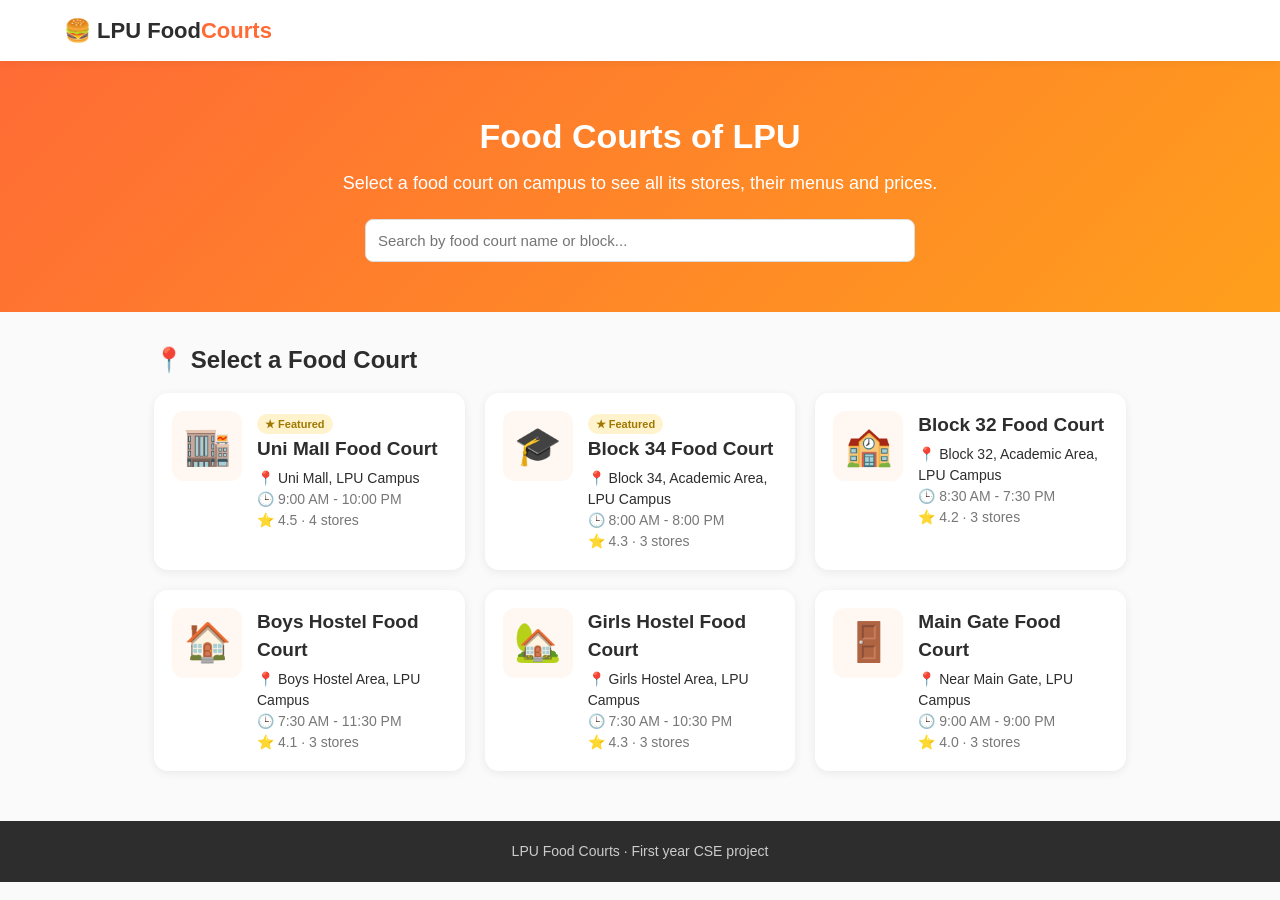
==== index.html @ 3aa12fda "Initial commit: Menu Manager" ====
<!DOCTYPE html>
<html lang="en">
<head>
  <meta charset="UTF-8">
  <meta name="viewport" content="width=device-width, initial-scale=1.0">
  <title>LPU Food Courts - Menu Manager</title>
  <link rel="stylesheet" href="css/style.css">
</head>
<body>

  <!-- ===== Navigation Bar ===== -->
  <nav class="navbar">
    <a href="index.html" class="logo">🍔 LPU Food<span>Courts</span></a>
  </nav>

  <!-- ===== Top Banner ===== -->
  <header class="hero">
    <h1>Food Courts of LPU</h1>
    <p>Select a food court on campus to see all its stores, their menus and prices.</p>
    <input type="text" id="searchBox" placeholder="Search by food court name or block..." onkeyup="showFoodCourts()">
  </header>

  <!-- ===== Food Courts List ===== -->
  <section class="section">
    <h2 class="section-title">📍 Select a Food Court</h2>
    <div class="court-grid" id="courtList">
      <!-- food court cards are added here by JavaScript -->
    </div>
  </section>

  <footer class="footer">
    <p>LPU Food Courts · First year CSE project</p>
  </footer>

  <script src="js/data.js"></script>
  <script src="js/home.js"></script>
</body>
</html>
---- css/style.css ----
/* =====================================================
   style.css - styles for both pages
   ===================================================== */

/* ---------- Colours (change these to re-theme the site) ---------- */
:root {
  --primary: #ff6b35;
  --dark: #2d2d2d;
  --grey: #777777;
  --light: #fff7f2;
  --border: #eeeeee;
  --white: #ffffff;
  --green: #1a9c4a;
  --red: #d63031;
}

* {
  margin: 0;
  padding: 0;
  box-sizing: border-box;
}

body {
  font-family: "Segoe UI", Arial, sans-serif;
  background: #fafafa;
  color: var(--dark);
  line-height: 1.5;
}

a {
  color: var(--primary);
  text-decoration: none;
}

.muted { color: var(--grey); }

/* ---------- Navbar ---------- */
.navbar {
  padding: 14px 5%;
  background: var(--white);
  box-shadow: 0 2px 8px rgba(0, 0, 0, 0.06);
  position: sticky;
  top: 0;
  z-index: 10;
}

.logo {
  font-size: 22px;
  font-weight: 800;
  color: var(--dark);
}
.logo span { color: var(--primary); }

/* ---------- Top banner (home page) ---------- */
.hero {
  background: linear-gradient(135deg, #ff6b35, #ff9f1c);
  color: var(--white);
  text-align: center;
  padding: 50px 5%;
}
.hero h1 { font-size: 34px; margin-bottom: 8px; }
.hero p { font-size: 18px; }

.hero input {
  max-width: 550px;
  margin-top: 22px;
}

/* ---------- Search boxes and dropdowns ---------- */
input[type="text"], select {
  width: 100%;
  padding: 12px;
  border: 1px solid #dddddd;
  border-radius: 8px;
  font-size: 15px;
  font-family: inherit;
  background: var(--white);
}
input[type="text"]:focus, select:focus {
  outline: none;
  border-color: var(--primary);
}

/* ---------- Badges ---------- */
.badge {
  display: inline-block;
  font-size: 11px;
  font-weight: 700;
  padding: 2px 8px;
  border-radius: 20px;
  vertical-align: middle;
}
.badge.featured { background: #fff3cd; color: #a07800; }
.badge.best { background: #ffe5dc; color: #e85a26; }

/* ---------- Sections ---------- */
.section {
  padding: 30px 5%;
  max-width: 1100px;
  margin: 0 auto;
}

.section-title {
  font-size: 24px;
  margin-bottom: 15px;
}

.empty {
  text-align: center;
  padding: 40px 10px;
  color: var(--grey);
  grid-column: 1 / -1;
}

/* ---------- Food court cards ---------- */
.court-grid {
  display: grid;
  grid-template-columns: repeat(auto-fill, minmax(300px, 1fr));
  gap: 20px;
}

.court-card {
  display: flex;
  gap: 15px;
  background: var(--white);
  color: var(--dark);
  border-radius: 14px;
  padding: 18px;
  box-shadow: 0 2px 10px rgba(0, 0, 0, 0.07);
  transition: transform 0.2s;
}
.court-card:hover { transform: translateY(-4px); }

.court-icon {
  font-size: 38px;
  background: var(--light);
  border-radius: 12px;
  width: 70px;
  height: 70px;
  min-width: 70px;
  display: flex;
  align-items: center;
  justify-content: center;
}

.court-info h3 { font-size: 19px; margin-bottom: 4px; }
.court-info p { font-size: 14px; }

/* ---------- Food court page header ---------- */
.court-header {
  background: linear-gradient(135deg, #ff6b35, #ff9f1c);
  color: var(--white);
  padding: 30px 5%;
}
.court-header h1 { font-size: 30px; margin: 5px 0; }
.back-link { color: var(--white); font-size: 14px; }

/* ---------- Store links ---------- */
.store-links {
  display: flex;
  flex-wrap: wrap;
  gap: 8px;
  margin-bottom: 20px;
}
.store-links a {
  background: var(--white);
  color: var(--dark);
  border: 1px solid #dddddd;
  border-radius: 20px;
  padding: 6px 14px;
  font-size: 14px;
}
.store-links a:hover { border-color: var(--primary); color: var(--primary); }

/* ---------- Dish search, sort and veg filter ---------- */
.filters {
  display: flex;
  flex-wrap: wrap;
  gap: 10px;
  margin-bottom: 18px;
}
.filters input[type="text"] { flex: 2; min-width: 180px; }
.filters select { flex: 1; min-width: 160px; width: auto; }

.veg-toggle {
  display: flex;
  align-items: center;
  gap: 6px;
  background: var(--white);
  border: 1px solid #dddddd;
  border-radius: 8px;
  padding: 0 14px;
  cursor: pointer;
  white-space: nowrap;
}

/* ---------- Store menu cards ---------- */
.store-card {
  background: var(--white);
  border-radius: 12px;
  padding: 18px;
  margin-bottom: 18px;
  box-shadow: 0 2px 8px rgba(0, 0, 0, 0.05);
  scroll-margin-top: 70px;   /* so the sticky navbar doesn't cover the title */
}

.store-head {
  display: flex;
  justify-content: space-between;
  align-items: flex-start;
  border-bottom: 1px solid var(--border);
  padding-bottom: 10px;
}
.store-head h2 { font-size: 21px; }

.rating {
  background: var(--green);
  color: var(--white);
  font-size: 13px;
  font-weight: 600;
  padding: 2px 8px;
  border-radius: 6px;
  white-space: nowrap;
}

.dish {
  display: flex;
  justify-content: space-between;
  gap: 10px;
  padding: 10px 0;
  border-bottom: 1px solid var(--border);
}
.dish:last-child { border-bottom: none; }
.price { font-weight: 700; white-space: nowrap; }

/* veg / non-veg symbols (like on food packets) */
.veg-dot, .nonveg-dot {
  display: inline-block;
  width: 14px;
  height: 14px;
  border: 2px solid var(--green);
  margin-right: 8px;
  vertical-align: middle;
  position: relative;
}
.veg-dot::after, .nonveg-dot::after {
  content: "";
  position: absolute;
  width: 6px;
  height: 6px;
  border-radius: 50%;
  background: var(--green);
  top: 2px;
  left: 2px;
}
.nonveg-dot { border-color: var(--red); }
.nonveg-dot::after { background: var(--red); }

/* ---------- Footer ---------- */
.footer {
  text-align: center;
  padding: 20px 5%;
  margin-top: 20px;
  background: var(--dark);
  color: #cccccc;
  font-size: 14px;
}

/* ---------- Phones ---------- */
@media (max-width: 600px) {
  .hero { padding: 35px 16px; }
  .hero h1 { font-size: 26px; }
  .hero p { font-size: 16px; }
  .section { padding: 20px 16px; }
  .navbar { padding: 12px 16px; }
  .court-grid { grid-template-columns: 1fr; }
  .court-header { padding: 24px 16px; }
  .court-header h1 { font-size: 24px; }
}
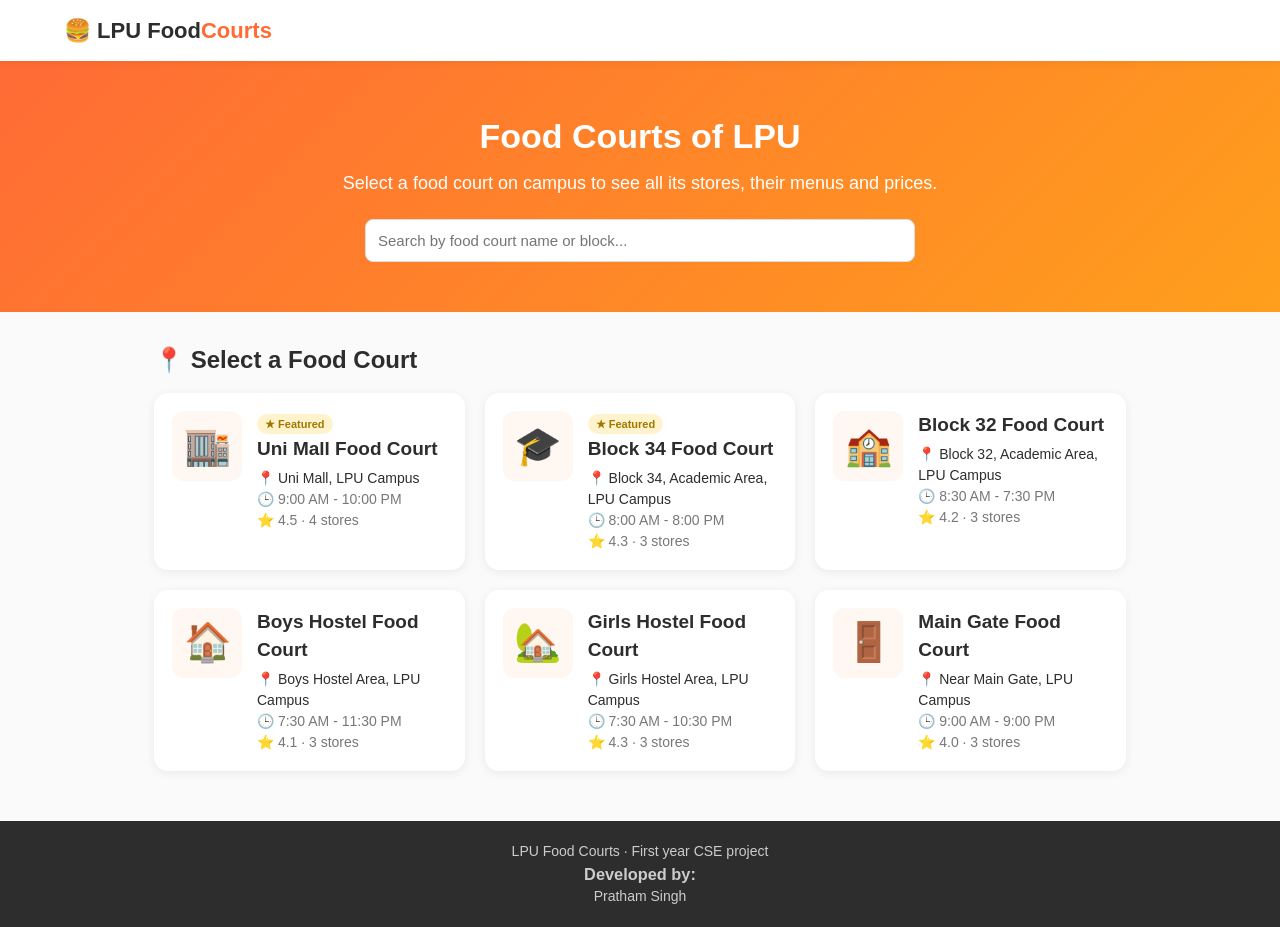
==== commit c1071916: "js to html focus" ====
--- a/index.html
+++ b/index.html
@@ -17,22 +17,88 @@
   <header class="hero">
     <h1>Food Courts of LPU</h1>
     <p>Select a food court on campus to see all its stores, their menus and prices.</p>
-    <input type="text" id="searchBox" placeholder="Search by food court name or block..." onkeyup="showFoodCourts()">
+    <input type="text" id="searchBox" placeholder="Search by food court name or block..." onkeyup="searchCourts()">
   </header>
 
   <!-- ===== Food Courts List ===== -->
   <section class="section">
     <h2 class="section-title">📍 Select a Food Court</h2>
-    <div class="court-grid" id="courtList">
-      <!-- food court cards are added here by JavaScript -->
+    <div class="court-grid">
+
+      <a class="court-card" href="uni-mall.html">
+        <div class="court-icon">🏬</div>
+        <div class="court-info">
+          <span class="badge featured">★ Featured</span>
+          <h3>Uni Mall Food Court</h3>
+          <p>📍 Uni Mall, LPU Campus</p>
+          <p class="muted">🕒 9:00 AM - 10:00 PM</p>
+          <p class="muted">⭐ 4.5 · 4 stores</p>
+        </div>
+      </a>
+
+      <a class="court-card" href="block-34.html">
+        <div class="court-icon">🎓</div>
+        <div class="court-info">
+          <span class="badge featured">★ Featured</span>
+          <h3>Block 34 Food Court</h3>
+          <p>📍 Block 34, Academic Area, LPU Campus</p>
+          <p class="muted">🕒 8:00 AM - 8:00 PM</p>
+          <p class="muted">⭐ 4.3 · 3 stores</p>
+        </div>
+      </a>
+
+      <a class="court-card" href="block-32.html">
+        <div class="court-icon">🏫</div>
+        <div class="court-info">
+          <h3>Block 32 Food Court</h3>
+          <p>📍 Block 32, Academic Area, LPU Campus</p>
+          <p class="muted">🕒 8:30 AM - 7:30 PM</p>
+          <p class="muted">⭐ 4.2 · 3 stores</p>
+        </div>
+      </a>
+
+      <a class="court-card" href="boys-hostel.html">
+        <div class="court-icon">🏠</div>
+        <div class="court-info">
+          <h3>Boys Hostel Food Court</h3>
+          <p>📍 Boys Hostel Area, LPU Campus</p>
+          <p class="muted">🕒 7:30 AM - 11:30 PM</p>
+          <p class="muted">⭐ 4.1 · 3 stores</p>
+        </div>
+      </a>
+
+      <a class="court-card" href="girls-hostel.html">
+        <div class="court-icon">🏡</div>
+        <div class="court-info">
+          <h3>Girls Hostel Food Court</h3>
+          <p>📍 Girls Hostel Area, LPU Campus</p>
+          <p class="muted">🕒 7:30 AM - 10:30 PM</p>
+          <p class="muted">⭐ 4.3 · 3 stores</p>
+        </div>
+      </a>
+
+      <a class="court-card" href="main-gate.html">
+        <div class="court-icon">🚪</div>
+        <div class="court-info">
+          <h3>Main Gate Food Court</h3>
+          <p>📍 Near Main Gate, LPU Campus</p>
+          <p class="muted">🕒 9:00 AM - 9:00 PM</p>
+          <p class="muted">⭐ 4.0 · 3 stores</p>
+        </div>
+      </a>
+
+      <p class="empty" id="noResult" hidden>No food court found.</p>
     </div>
   </section>
 
   <footer class="footer">
     <p>LPU Food Courts · First year CSE project</p>
+    <h3>Developed by:</h3>
+    <ul>
+      <li>Pratham Singh</li>
+    </ul>
   </footer>
 
-  <script src="js/data.js"></script>
-  <script src="js/home.js"></script>
+  <script src="js/script.js"></script>
 </body>
 </html>
--- a/css/style.css
+++ b/css/style.css
@@ -34,6 +34,9 @@
 
 .muted { color: var(--grey); }
 
+/* anything with the "hidden" attribute (set by the search) disappears */
+[hidden] { display: none !important; }
+
 /* ---------- Navbar ---------- */
 .navbar {
   padding: 14px 5%;
@@ -208,10 +211,16 @@
   display: flex;
   justify-content: space-between;
   align-items: flex-start;
-  border-bottom: 1px solid var(--border);
   padding-bottom: 10px;
 }
 .store-head h2 { font-size: 21px; }
+
+/* the list of dishes in a store */
+.dishes {
+  list-style: none;
+  display: flex;
+  flex-direction: column;
+}
 
 .rating {
   background: var(--green);
@@ -228,10 +237,22 @@
   justify-content: space-between;
   gap: 10px;
   padding: 10px 0;
-  border-bottom: 1px solid var(--border);
-}
-.dish:last-child { border-bottom: none; }
+  border-top: 1px solid var(--border);
+}
 .price { font-weight: 700; white-space: nowrap; }
+
+/* ---------- Sort by price (done with CSS, no JavaScript) ----------
+   Every dish has its price written in the HTML, e.g. style="--price: 110".
+   "order" puts the lowest number first, so cheap dishes go to the top.
+   For "High to Low" we flip the list upside down (column-reverse).
+   ":has(...)" checks which option is picked in the "Sort" dropdown. */
+body:has(#sortBy option[value="low"]:checked) .dish,
+body:has(#sortBy option[value="high"]:checked) .dish {
+  order: var(--price);
+}
+body:has(#sortBy option[value="high"]:checked) .dishes {
+  flex-direction: column-reverse;
+}
 
 /* veg / non-veg symbols (like on food packets) */
 .veg-dot, .nonveg-dot {
@@ -265,6 +286,7 @@
   color: #cccccc;
   font-size: 14px;
 }
+.footer ul { list-style: none; }
 
 /* ---------- Phones ---------- */
 @media (max-width: 600px) {
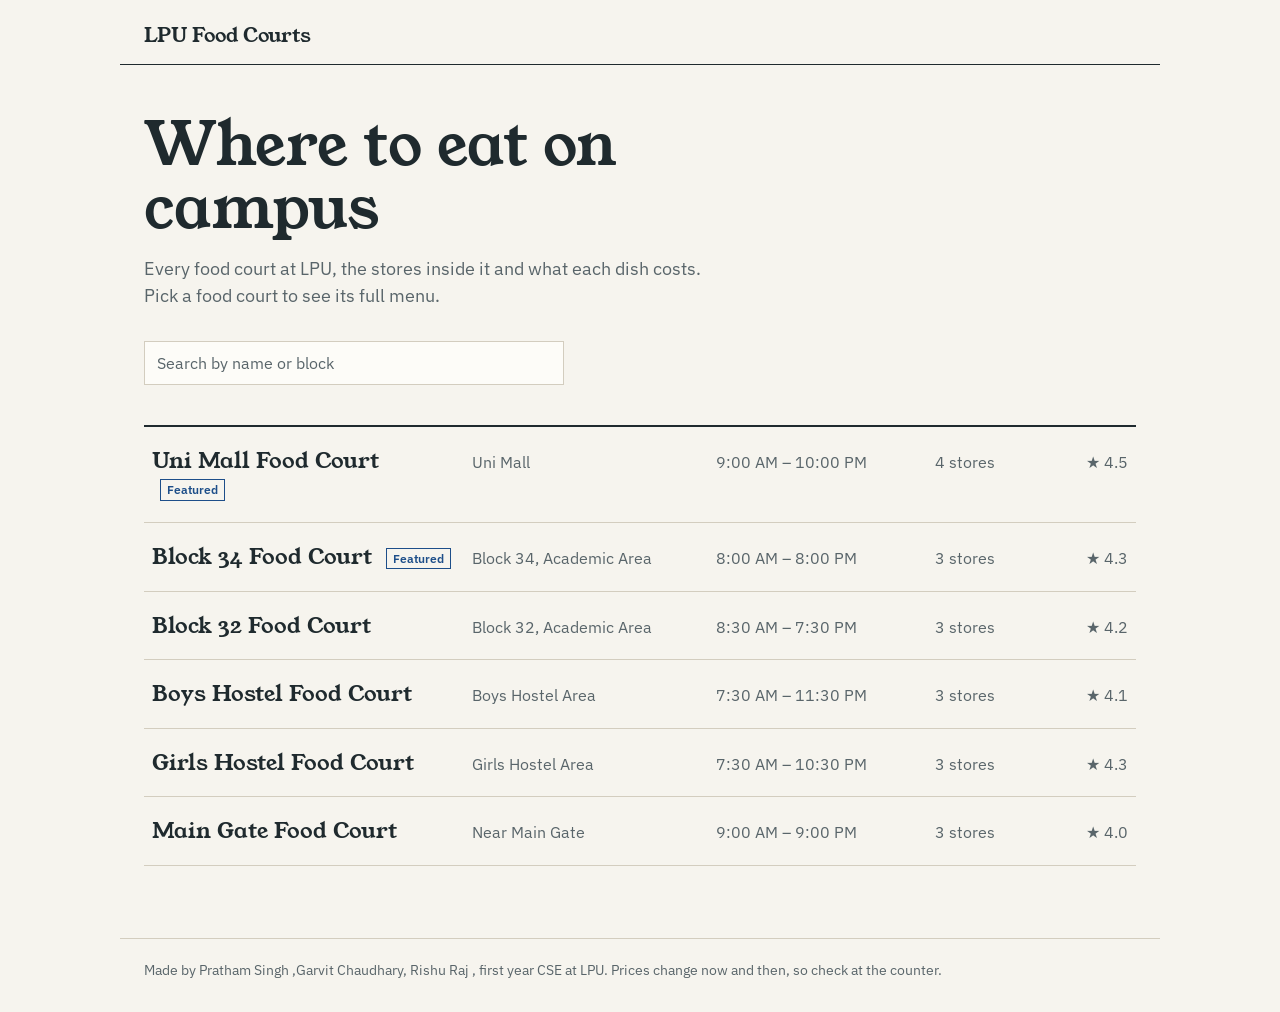
==== commit 344b13cd: "added garvit and rishu" ====
--- a/index.html
+++ b/index.html
@@ -3,100 +3,89 @@
 <head>
   <meta charset="UTF-8">
   <meta name="viewport" content="width=device-width, initial-scale=1.0">
-  <title>LPU Food Courts - Menu Manager</title>
+  <title>LPU Food Courts</title>
+  <link rel="preconnect" href="https://fonts.googleapis.com">
+  <link rel="preconnect" href="https://fonts.gstatic.com" crossorigin>
+  <link rel="stylesheet" href="https://fonts.googleapis.com/css2?family=IBM+Plex+Sans:wght@400;600&family=Young+Serif&display=swap">
   <link rel="stylesheet" href="css/style.css">
 </head>
 <body>
 
-  <!-- ===== Navigation Bar ===== -->
-  <nav class="navbar">
-    <a href="index.html" class="logo">🍔 LPU Food<span>Courts</span></a>
-  </nav>
-
-  <!-- ===== Top Banner ===== -->
-  <header class="hero">
-    <h1>Food Courts of LPU</h1>
-    <p>Select a food court on campus to see all its stores, their menus and prices.</p>
-    <input type="text" id="searchBox" placeholder="Search by food court name or block..." onkeyup="searchCourts()">
+  <header class="top">
+    <a href="index.html" class="site-name">LPU Food Courts</a>
   </header>
 
-  <!-- ===== Food Courts List ===== -->
-  <section class="section">
-    <h2 class="section-title">📍 Select a Food Court</h2>
-    <div class="court-grid">
+  <main>
+    <h1>Where to eat on campus</h1>
+    <p class="intro">
+      Every food court at LPU, the stores inside it and what each dish costs.
+      Pick a food court to see its full menu.
+    </p>
 
-      <a class="court-card" href="uni-mall.html">
-        <div class="court-icon">🏬</div>
-        <div class="court-info">
-          <span class="badge featured">★ Featured</span>
-          <h3>Uni Mall Food Court</h3>
-          <p>📍 Uni Mall, LPU Campus</p>
-          <p class="muted">🕒 9:00 AM - 10:00 PM</p>
-          <p class="muted">⭐ 4.5 · 4 stores</p>
-        </div>
-      </a>
+    <input type="search" class="court-search" placeholder="Search by name or block" aria-label="Search food courts" oninput="search(this, '.courts li')">
 
-      <a class="court-card" href="block-34.html">
-        <div class="court-icon">🎓</div>
-        <div class="court-info">
-          <span class="badge featured">★ Featured</span>
-          <h3>Block 34 Food Court</h3>
-          <p>📍 Block 34, Academic Area, LPU Campus</p>
-          <p class="muted">🕒 8:00 AM - 8:00 PM</p>
-          <p class="muted">⭐ 4.3 · 3 stores</p>
-        </div>
-      </a>
+    <!-- featured ones go on top -->
+    <ul class="courts">
+      <li>
+        <a href="uni-mall.html">
+          <span class="name">Uni Mall Food Court <span class="tag">Featured</span></span>
+          <span>Uni Mall</span>
+          <span>9:00 AM – 10:00 PM</span>
+          <span>4 stores</span>
+          <span class="rating">★ 4.5</span>
+        </a>
+      </li>
+      <li>
+        <a href="block-34.html">
+          <span class="name">Block 34 Food Court <span class="tag">Featured</span></span>
+          <span>Block 34, Academic Area</span>
+          <span>8:00 AM – 8:00 PM</span>
+          <span>3 stores</span>
+          <span class="rating">★ 4.3</span>
+        </a>
+      </li>
+      <li>
+        <a href="block-32.html">
+          <span class="name">Block 32 Food Court</span>
+          <span>Block 32, Academic Area</span>
+          <span>8:30 AM – 7:30 PM</span>
+          <span>3 stores</span>
+          <span class="rating">★ 4.2</span>
+        </a>
+      </li>
+      <li>
+        <a href="boys-hostel.html">
+          <span class="name">Boys Hostel Food Court</span>
+          <span>Boys Hostel Area</span>
+          <span>7:30 AM – 11:30 PM</span>
+          <span>3 stores</span>
+          <span class="rating">★ 4.1</span>
+        </a>
+      </li>
+      <li>
+        <a href="girls-hostel.html">
+          <span class="name">Girls Hostel Food Court</span>
+          <span>Girls Hostel Area</span>
+          <span>7:30 AM – 10:30 PM</span>
+          <span>3 stores</span>
+          <span class="rating">★ 4.3</span>
+        </a>
+      </li>
+      <li>
+        <a href="main-gate.html">
+          <span class="name">Main Gate Food Court</span>
+          <span>Near Main Gate</span>
+          <span>9:00 AM – 9:00 PM</span>
+          <span>3 stores</span>
+          <span class="rating">★ 4.0</span>
+        </a>
+      </li>
+    </ul>
+    <p class="no-result">No food court by that name. Try a block number, like 34.</p>
+  </main>
 
-      <a class="court-card" href="block-32.html">
-        <div class="court-icon">🏫</div>
-        <div class="court-info">
-          <h3>Block 32 Food Court</h3>
-          <p>📍 Block 32, Academic Area, LPU Campus</p>
-          <p class="muted">🕒 8:30 AM - 7:30 PM</p>
-          <p class="muted">⭐ 4.2 · 3 stores</p>
-        </div>
-      </a>
-
-      <a class="court-card" href="boys-hostel.html">
-        <div class="court-icon">🏠</div>
-        <div class="court-info">
-          <h3>Boys Hostel Food Court</h3>
-          <p>📍 Boys Hostel Area, LPU Campus</p>
-          <p class="muted">🕒 7:30 AM - 11:30 PM</p>
-          <p class="muted">⭐ 4.1 · 3 stores</p>
-        </div>
-      </a>
-
-      <a class="court-card" href="girls-hostel.html">
-        <div class="court-icon">🏡</div>
-        <div class="court-info">
-          <h3>Girls Hostel Food Court</h3>
-          <p>📍 Girls Hostel Area, LPU Campus</p>
-          <p class="muted">🕒 7:30 AM - 10:30 PM</p>
-          <p class="muted">⭐ 4.3 · 3 stores</p>
-        </div>
-      </a>
-
-      <a class="court-card" href="main-gate.html">
-        <div class="court-icon">🚪</div>
-        <div class="court-info">
-          <h3>Main Gate Food Court</h3>
-          <p>📍 Near Main Gate, LPU Campus</p>
-          <p class="muted">🕒 9:00 AM - 9:00 PM</p>
-          <p class="muted">⭐ 4.0 · 3 stores</p>
-        </div>
-      </a>
-
-      <p class="empty" id="noResult" hidden>No food court found.</p>
-    </div>
-  </section>
-
-  <footer class="footer">
-    <p>LPU Food Courts · First year CSE project</p>
-    <h3>Developed by:</h3>
-    <ul>
-      <li>Pratham Singh</li>
-    </ul>
+  <footer>
+    Made by Pratham Singh ,Garvit Chaudhary, Rishu Raj , first year CSE at LPU. Prices change now and then, so check at the counter.
   </footer>
 
   <script src="js/script.js"></script>
--- a/css/style.css
+++ b/css/style.css
@@ -1,301 +1,394 @@
-/* =====================================================
-   style.css - styles for both pages
-   ===================================================== */
-
-/* ---------- Colours (change these to re-theme the site) ---------- */
+/* LPU Food Courts - one stylesheet for all the pages.
+   The look is meant to feel like a printed menu card:
+   off-white paper, dark ink, one blue for small highlights. */
+
 :root {
-  --primary: #ff6b35;
-  --dark: #2d2d2d;
-  --grey: #777777;
-  --light: #fff7f2;
-  --border: #eeeeee;
-  --white: #ffffff;
-  --green: #1a9c4a;
-  --red: #d63031;
-}
-
-* {
-  margin: 0;
+  --paper: #f6f4ee;
+  --paper-dark: #ebe7dc;
+  --field: #fdfcf8;
+  --ink: #1f2a2e;
+  --muted: #59656a;
+  --line: #d3cdbf;
+  --blue: #1d4e89;
+  --veg: #17803a;
+  --nonveg: #b3261e;
+
+  --serif: "Young Serif", Georgia, serif;
+  --sans: "IBM Plex Sans", "Segoe UI", Arial, sans-serif;
+}
+
+* { box-sizing: border-box; }
+
+html, body { overflow-x: clip; }
+
+@media (prefers-reduced-motion: no-preference) {
+  html { scroll-behavior: smooth; }
+}
+
+body {
+  margin: 0;
+  background: var(--paper);
+  color: var(--ink);
+  font: 16px/1.5 var(--sans);
+}
+
+[hidden] { display: none !important; }
+
+a { color: inherit; text-underline-offset: 3px; }
+a:hover { color: var(--blue); }
+
+:focus-visible {
+  outline: 2px solid var(--blue);
+  outline-offset: 2px;
+}
+
+h1, h2 {
+  margin: 0;
+  font-family: var(--serif);
+  font-weight: 400;
+}
+
+h1 {
+  font-size: clamp(2.25rem, 6vw, 3.75rem);
+  line-height: 1.05;
+  max-width: 16ch;
+  overflow-wrap: anywhere;
+}
+
+
+/* top bar and footer */
+
+.top,
+main,
+footer {
+  max-width: 1040px;
+  margin: 0 auto;
+  padding-left: 24px;
+  padding-right: 24px;
+}
+
+.top {
+  display: flex;
+  justify-content: space-between;
+  align-items: baseline;
+  gap: 16px;
+  padding-top: 20px;
+  padding-bottom: 14px;
+  border-bottom: 1px solid var(--ink);
+  white-space: nowrap;
+}
+
+.site-name {
+  font-family: var(--serif);
+  font-size: 1.25rem;
+  text-decoration: none;
+}
+
+main {
+  padding-top: 48px;
+  padding-bottom: 72px;
+}
+
+footer {
+  padding-top: 20px;
+  padding-bottom: 32px;
+  border-top: 1px solid var(--line);
+  color: var(--muted);
+  font-size: 0.9rem;
+}
+
+
+/* small things used on both pages */
+
+.tag {
+  display: inline-block;
+  margin-left: 8px;
+  padding: 0 6px;
+  border: 1px solid currentColor;
+  color: var(--blue);
+  font: 600 0.75rem/1.6 var(--sans);
+  vertical-align: middle;
+}
+
+input[type="search"],
+select {
+  height: 44px;
+  padding: 0 12px;
+  border: 1px solid var(--line);
+  border-radius: 0;
+  background: var(--field);
+  color: var(--ink);
+  font: inherit;
+}
+
+input[type="search"]:hover,
+select:hover { border-color: var(--muted); }
+
+input[type="search"]:focus { border-color: var(--blue); }
+
+::placeholder { color: var(--muted); }
+
+.no-result {
+  display: none;
+  padding: 32px 0;
+  color: var(--muted);
+}
+
+
+/* home page */
+
+.intro {
+  max-width: 52ch;
+  margin: 16px 0 32px;
+  color: var(--muted);
+  font-size: 1.125rem;
+}
+
+.court-search {
+  width: 100%;
+  max-width: 420px;
+}
+
+.courts {
+  list-style: none;
+  margin: 40px 0 0;
   padding: 0;
-  box-sizing: border-box;
-}
-
-body {
-  font-family: "Segoe UI", Arial, sans-serif;
-  background: #fafafa;
-  color: var(--dark);
-  line-height: 1.5;
-}
-
-a {
-  color: var(--primary);
+  border-top: 2px solid var(--ink);
+}
+
+.courts li { border-bottom: 1px solid var(--line); }
+
+.courts a {
+  display: grid;
+  grid-template-columns: 2.4fr 1.8fr 1.6fr 0.8fr 0.6fr;
+  align-items: baseline;
+  gap: 16px;
+  padding: 20px 8px;
+  color: var(--muted);
   text-decoration: none;
 }
 
-.muted { color: var(--grey); }
-
-/* anything with the "hidden" attribute (set by the search) disappears */
-[hidden] { display: none !important; }
-
-/* ---------- Navbar ---------- */
-.navbar {
-  padding: 14px 5%;
-  background: var(--white);
-  box-shadow: 0 2px 8px rgba(0, 0, 0, 0.06);
-  position: sticky;
-  top: 0;
-  z-index: 10;
-}
-
-.logo {
-  font-size: 22px;
-  font-weight: 800;
-  color: var(--dark);
-}
-.logo span { color: var(--primary); }
-
-/* ---------- Top banner (home page) ---------- */
-.hero {
-  background: linear-gradient(135deg, #ff6b35, #ff9f1c);
-  color: var(--white);
-  text-align: center;
-  padding: 50px 5%;
-}
-.hero h1 { font-size: 34px; margin-bottom: 8px; }
-.hero p { font-size: 18px; }
-
-.hero input {
-  max-width: 550px;
-  margin-top: 22px;
-}
-
-/* ---------- Search boxes and dropdowns ---------- */
-input[type="text"], select {
-  width: 100%;
-  padding: 12px;
-  border: 1px solid #dddddd;
-  border-radius: 8px;
-  font-size: 15px;
-  font-family: inherit;
-  background: var(--white);
-}
-input[type="text"]:focus, select:focus {
-  outline: none;
-  border-color: var(--primary);
-}
-
-/* ---------- Badges ---------- */
-.badge {
-  display: inline-block;
-  font-size: 11px;
-  font-weight: 700;
-  padding: 2px 8px;
-  border-radius: 20px;
-  vertical-align: middle;
-}
-.badge.featured { background: #fff3cd; color: #a07800; }
-.badge.best { background: #ffe5dc; color: #e85a26; }
-
-/* ---------- Sections ---------- */
-.section {
-  padding: 30px 5%;
-  max-width: 1100px;
-  margin: 0 auto;
-}
-
-.section-title {
-  font-size: 24px;
-  margin-bottom: 15px;
-}
-
-.empty {
-  text-align: center;
-  padding: 40px 10px;
-  color: var(--grey);
-  grid-column: 1 / -1;
-}
-
-/* ---------- Food court cards ---------- */
-.court-grid {
+.courts a:hover { background: var(--paper-dark); }
+
+.courts .name {
+  color: var(--ink);
+  font-family: var(--serif);
+  font-size: 1.375rem;
+  line-height: 1.25;
+}
+
+.courts a:hover .name { color: var(--blue); }
+
+.courts .rating { text-align: right; }
+
+/* the search on the home page found nothing */
+.courts:not(:has(li:not([hidden]))) + .no-result { display: block; }
+
+
+/* food court page */
+
+.where {
+  margin: 8px 0 0;
+  color: var(--muted);
+  font-size: 1.125rem;
+}
+
+.facts {
+  display: flex;
+  flex-wrap: wrap;
+  gap: 12px 40px;
+  margin: 28px 0 24px;
+  padding: 14px 0;
+  border-top: 1px solid var(--line);
+  border-bottom: 1px solid var(--line);
+}
+
+.facts dt {
+  color: var(--muted);
+  font-size: 0.8rem;
+}
+
+.facts dd {
+  margin: 0;
+  font-weight: 600;
+  font-variant-numeric: tabular-nums;
+}
+
+.jump { color: var(--muted); }
+.jump a { margin-left: 10px; color: var(--ink); white-space: nowrap; }
+.jump a:hover { color: var(--blue); }
+
+.tools {
+  display: flex;
+  flex-wrap: wrap;
+  align-items: center;
+  gap: 12px 20px;
+  margin: 20px 0 48px;
+  padding: 14px;
+  background: var(--paper-dark);
+}
+
+.tools input[type="search"] { flex: 1 1 240px; }
+
+.tools label {
+  display: flex;
+  align-items: center;
+  gap: 8px;
+  min-height: 44px;
+  white-space: nowrap;
+}
+
+.veg-only { cursor: pointer; }
+
+.veg-only input {
+  width: 18px;
+  height: 18px;
+  margin: 0;
+  accent-color: var(--veg);
+}
+
+/* stores sit two to a row, like the two sides of a menu card */
+.menu {
   display: grid;
-  grid-template-columns: repeat(auto-fill, minmax(300px, 1fr));
-  gap: 20px;
-}
-
-.court-card {
-  display: flex;
-  gap: 15px;
-  background: var(--white);
-  color: var(--dark);
-  border-radius: 14px;
-  padding: 18px;
-  box-shadow: 0 2px 10px rgba(0, 0, 0, 0.07);
-  transition: transform 0.2s;
-}
-.court-card:hover { transform: translateY(-4px); }
-
-.court-icon {
-  font-size: 38px;
-  background: var(--light);
-  border-radius: 12px;
-  width: 70px;
-  height: 70px;
-  min-width: 70px;
-  display: flex;
-  align-items: center;
-  justify-content: center;
-}
-
-.court-info h3 { font-size: 19px; margin-bottom: 4px; }
-.court-info p { font-size: 14px; }
-
-/* ---------- Food court page header ---------- */
-.court-header {
-  background: linear-gradient(135deg, #ff6b35, #ff9f1c);
-  color: var(--white);
-  padding: 30px 5%;
-}
-.court-header h1 { font-size: 30px; margin: 5px 0; }
-.back-link { color: var(--white); font-size: 14px; }
-
-/* ---------- Store links ---------- */
-.store-links {
-  display: flex;
-  flex-wrap: wrap;
+  grid-template-columns: repeat(2, minmax(0, 1fr));
+  gap: 56px 64px;
+}
+
+.store { scroll-margin-top: 16px; }
+
+.store h2 {
+  display: flex;
+  justify-content: space-between;
+  align-items: baseline;
+  gap: 12px;
+  padding-bottom: 6px;
+  border-bottom: 2px solid var(--ink);
+  font-size: 1.75rem;
+  line-height: 1.2;
+}
+
+.store h2 .rating {
+  color: var(--muted);
+  font: 600 0.9rem var(--sans);
+  white-space: nowrap;
+}
+
+.cuisine {
+  margin: 8px 0 10px;
+  color: var(--muted);
+  font-size: 0.95rem;
+}
+
+.store ul {
+  list-style: none;
+  margin: 0;
+  padding: 0;
+  display: flex;
+  flex-direction: column;
+}
+
+/* one line of the menu: mark, name, dotted line, price */
+.dish {
+  display: flex;
+  align-items: baseline;
+  gap: 10px;
+  padding: 8px 0;
+}
+
+.dish span { min-width: 0; }
+
+.dish small {
+  margin-left: 6px;
+  color: var(--blue);
+  font-size: 0.75rem;
+  font-weight: 600;
+  white-space: nowrap;
+}
+
+/* the price grows to fill the row; its ::before is the dotted line,
+   and align-items: baseline puts the dots on the same line as the text */
+.dish b {
+  flex: 1 0 auto;
+  display: flex;
+  align-items: baseline;
   gap: 8px;
-  margin-bottom: 20px;
-}
-.store-links a {
-  background: var(--white);
-  color: var(--dark);
-  border: 1px solid #dddddd;
-  border-radius: 20px;
-  padding: 6px 14px;
-  font-size: 14px;
-}
-.store-links a:hover { border-color: var(--primary); color: var(--primary); }
-
-/* ---------- Dish search, sort and veg filter ---------- */
-.filters {
-  display: flex;
-  flex-wrap: wrap;
-  gap: 10px;
-  margin-bottom: 18px;
-}
-.filters input[type="text"] { flex: 2; min-width: 180px; }
-.filters select { flex: 1; min-width: 160px; width: auto; }
-
-.veg-toggle {
-  display: flex;
-  align-items: center;
-  gap: 6px;
-  background: var(--white);
-  border: 1px solid #dddddd;
-  border-radius: 8px;
-  padding: 0 14px;
-  cursor: pointer;
-  white-space: nowrap;
-}
-
-/* ---------- Store menu cards ---------- */
-.store-card {
-  background: var(--white);
-  border-radius: 12px;
-  padding: 18px;
-  margin-bottom: 18px;
-  box-shadow: 0 2px 8px rgba(0, 0, 0, 0.05);
-  scroll-margin-top: 70px;   /* so the sticky navbar doesn't cover the title */
-}
-
-.store-head {
-  display: flex;
-  justify-content: space-between;
-  align-items: flex-start;
-  padding-bottom: 10px;
-}
-.store-head h2 { font-size: 21px; }
-
-/* the list of dishes in a store */
-.dishes {
-  list-style: none;
-  display: flex;
-  flex-direction: column;
-}
-
-.rating {
-  background: var(--green);
-  color: var(--white);
-  font-size: 13px;
   font-weight: 600;
-  padding: 2px 8px;
-  border-radius: 6px;
-  white-space: nowrap;
-}
-
-.dish {
-  display: flex;
-  justify-content: space-between;
-  gap: 10px;
-  padding: 10px 0;
-  border-top: 1px solid var(--border);
-}
-.price { font-weight: 700; white-space: nowrap; }
-
-/* ---------- Sort by price (done with CSS, no JavaScript) ----------
-   Every dish has its price written in the HTML, e.g. style="--price: 110".
-   "order" puts the lowest number first, so cheap dishes go to the top.
-   For "High to Low" we flip the list upside down (column-reverse).
-   ":has(...)" checks which option is picked in the "Sort" dropdown. */
-body:has(#sortBy option[value="low"]:checked) .dish,
-body:has(#sortBy option[value="high"]:checked) .dish {
+  font-variant-numeric: tabular-nums;
+  white-space: nowrap;
+}
+
+.dish b::before {
+  content: "";
+  flex: 1;
+  min-width: 24px;
+  border-bottom: 2px dotted var(--line);
+}
+
+/* the green / red square from food packets */
+.dish::before {
+  content: "";
+  flex: none;
+  align-self: flex-start;
+  width: 13px;
+  height: 13px;
+  margin-top: 6px;
+  border: 1.5px solid var(--veg);
+  background: radial-gradient(circle, var(--veg) 3px, transparent 3.5px);
+}
+
+.dish.nonveg::before {
+  border-color: var(--nonveg);
+  background: radial-gradient(circle, var(--nonveg) 3px, transparent 3.5px);
+}
+
+
+/* "Veg only" - no JavaScript needed, CSS checks the tick box */
+body:has(#vegOnly:checked) .nonveg { display: none; }
+body:has(#vegOnly:checked) .store:not(:has(.veg:not([hidden]))) { display: none; }
+
+/* hide a store when the search hid all of its dishes */
+.store:not(:has(.dish:not([hidden]))) { display: none; }
+
+/* nothing left on the whole page */
+.menu:not(:has(.dish:not([hidden]))) + .no-result,
+body:has(#vegOnly:checked) .menu:not(:has(.veg:not([hidden]))) + .no-result {
+  display: block;
+}
+
+/* Sort by price. Every dish has its price in style="--price: 80" and
+   `order` puts the smallest number first. For costliest first the
+   list is simply turned upside down. */
+body:has(#sort option[value="low"]:checked) .dish,
+body:has(#sort option[value="high"]:checked) .dish {
   order: var(--price);
 }
-body:has(#sortBy option[value="high"]:checked) .dishes {
+
+body:has(#sort option[value="high"]:checked) .store ul {
   flex-direction: column-reverse;
 }
 
-/* veg / non-veg symbols (like on food packets) */
-.veg-dot, .nonveg-dot {
-  display: inline-block;
-  width: 14px;
-  height: 14px;
-  border: 2px solid var(--green);
-  margin-right: 8px;
-  vertical-align: middle;
-  position: relative;
-}
-.veg-dot::after, .nonveg-dot::after {
-  content: "";
-  position: absolute;
-  width: 6px;
-  height: 6px;
-  border-radius: 50%;
-  background: var(--green);
-  top: 2px;
-  left: 2px;
-}
-.nonveg-dot { border-color: var(--red); }
-.nonveg-dot::after { background: var(--red); }
-
-/* ---------- Footer ---------- */
-.footer {
-  text-align: center;
-  padding: 20px 5%;
-  margin-top: 20px;
-  background: var(--dark);
-  color: #cccccc;
-  font-size: 14px;
-}
-.footer ul { list-style: none; }
-
-/* ---------- Phones ---------- */
-@media (max-width: 600px) {
-  .hero { padding: 35px 16px; }
-  .hero h1 { font-size: 26px; }
-  .hero p { font-size: 16px; }
-  .section { padding: 20px 16px; }
-  .navbar { padding: 12px 16px; }
-  .court-grid { grid-template-columns: 1fr; }
-  .court-header { padding: 24px 16px; }
-  .court-header h1 { font-size: 24px; }
-}
+
+/* tablets and phones */
+
+@media (max-width: 800px) {
+  .menu { grid-template-columns: minmax(0, 1fr); gap: 44px; }
+
+  .courts a {
+    display: flex;
+    flex-wrap: wrap;
+    gap: 2px 14px;
+    padding: 16px 4px;
+    font-size: 0.95rem;
+  }
+
+  .courts .name { width: 100%; margin-bottom: 4px; }
+}
+
+@media (max-width: 480px) {
+  .top, main, footer { padding-left: 16px; padding-right: 16px; }
+  main { padding-top: 32px; }
+  .tools { margin-bottom: 36px; }
+  .tools label:first-of-type { flex: 1; }
+  .tools select { flex: 1; }
+  .store h2 { font-size: 1.5rem; }
+}
